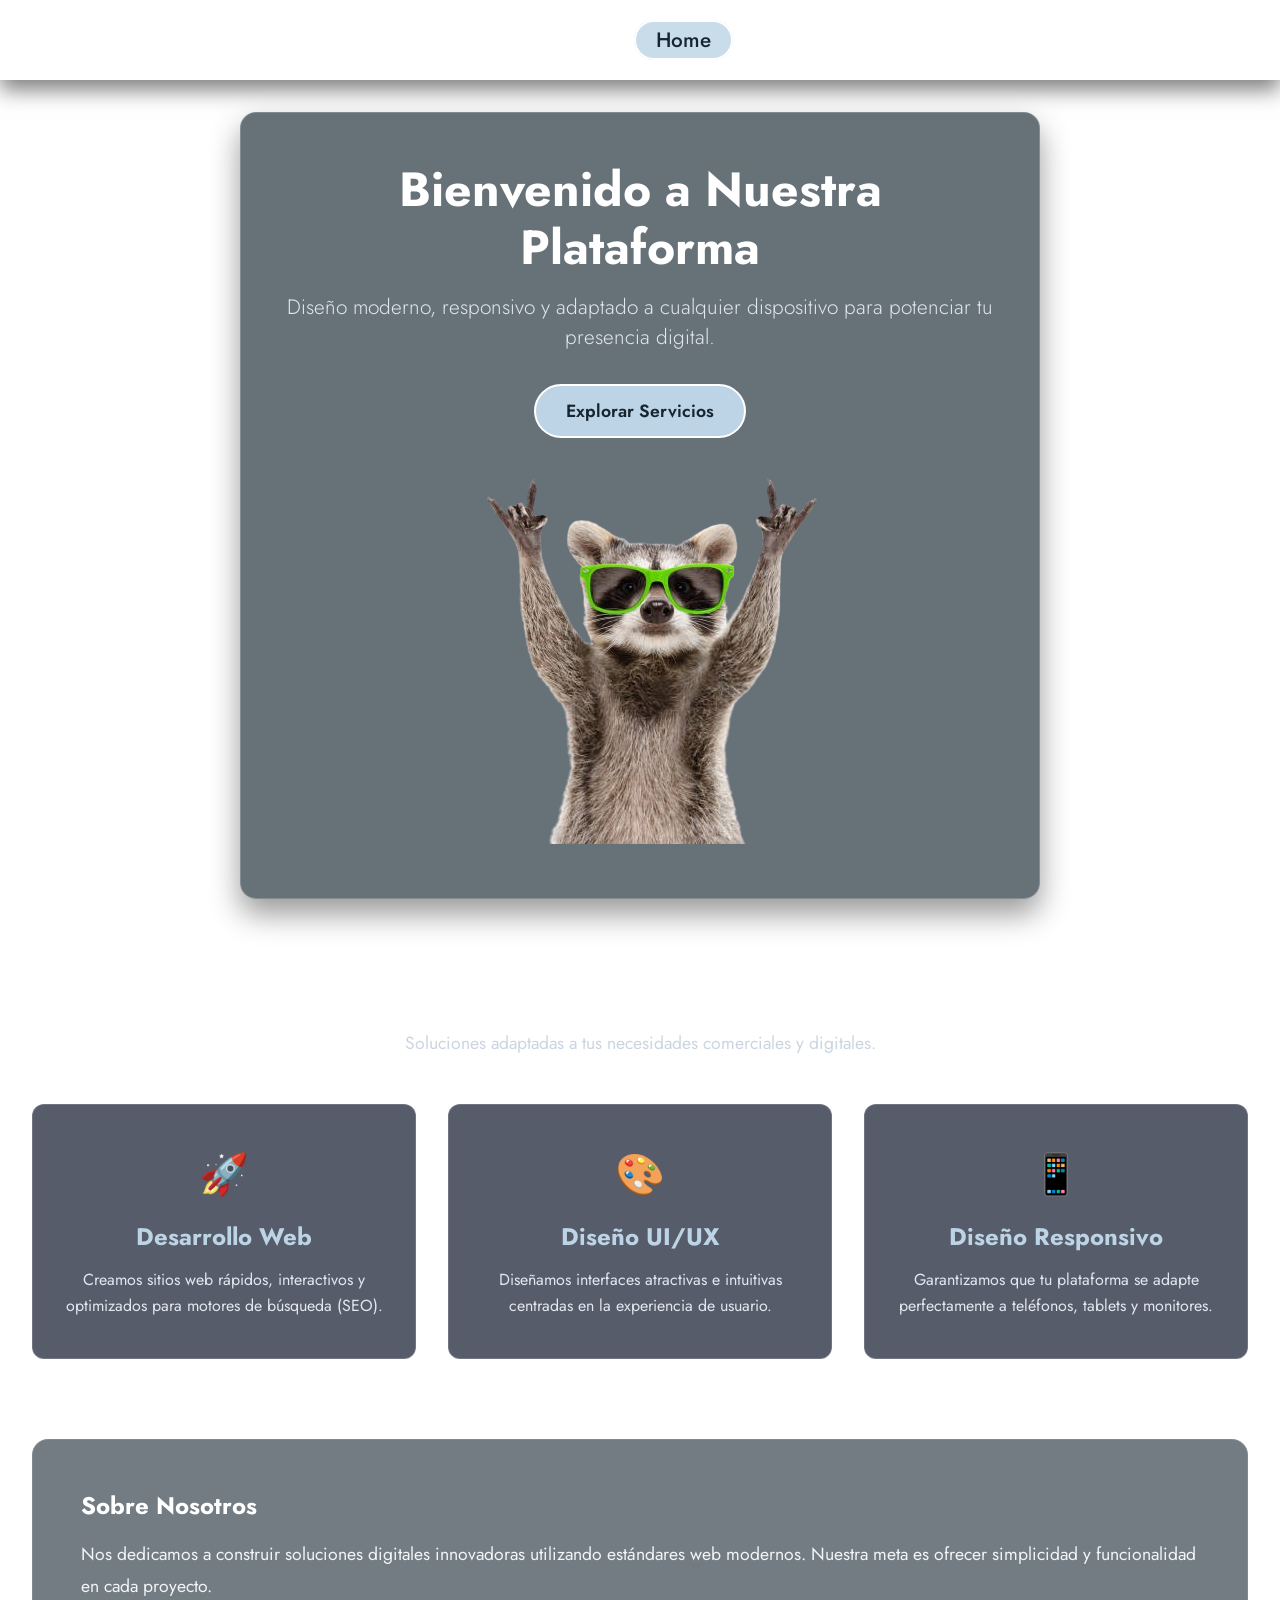
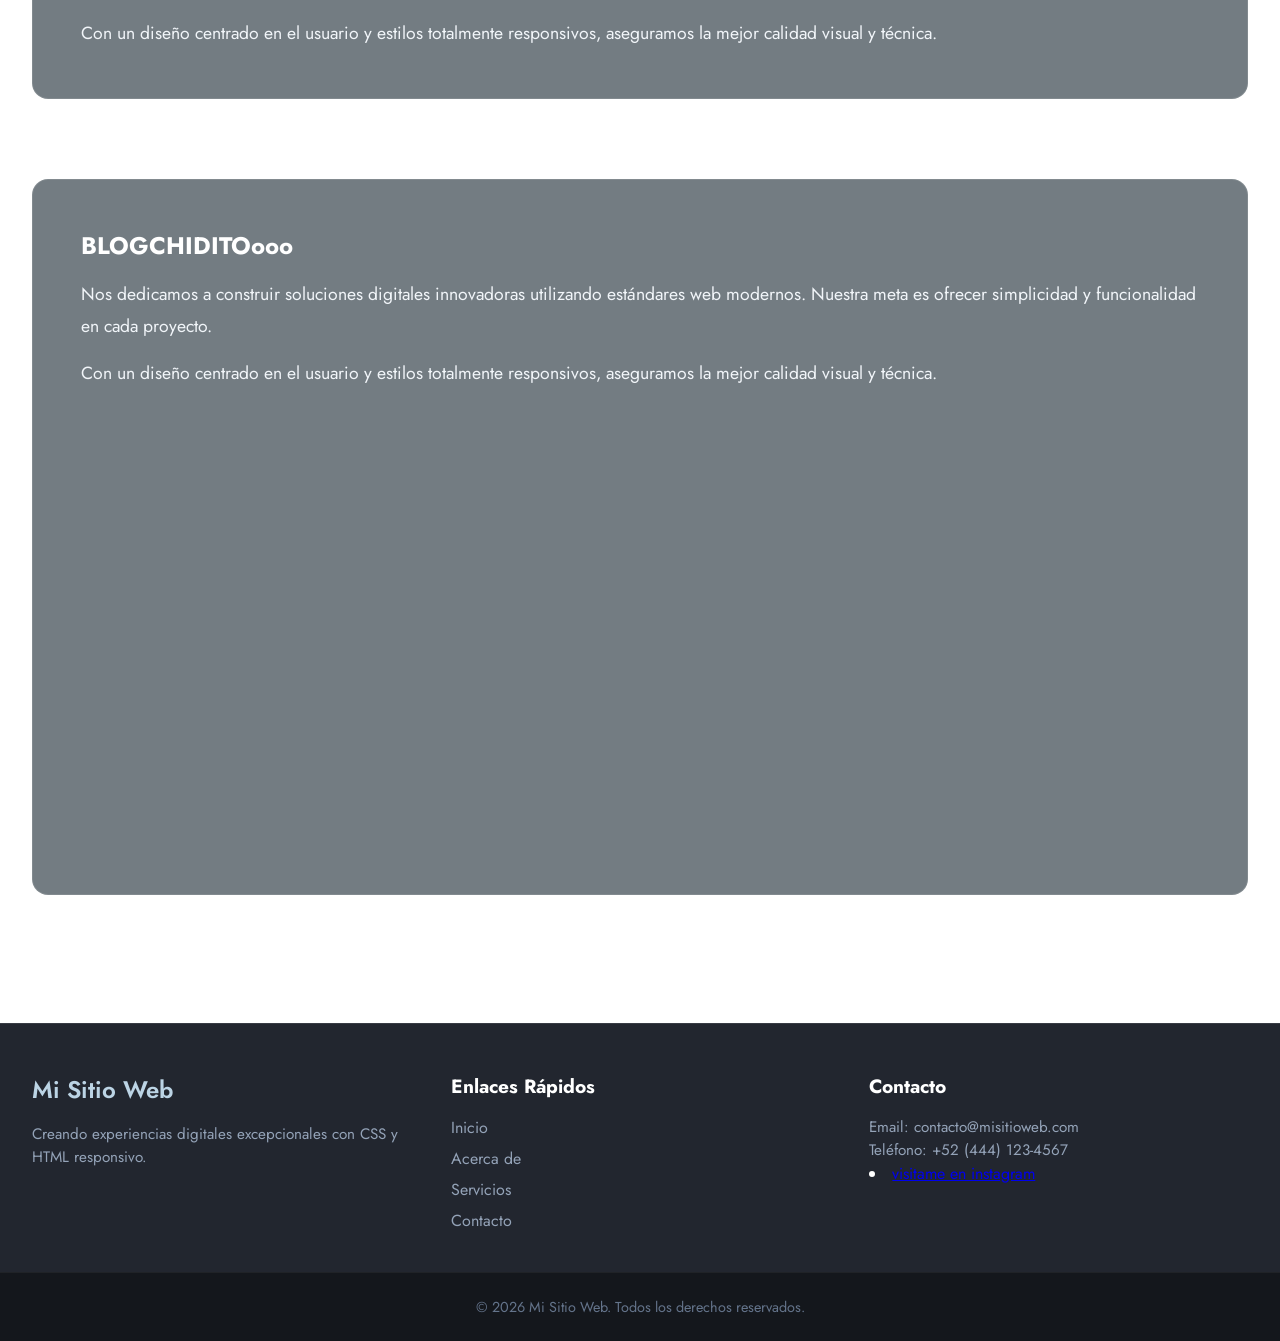
==== index.html @ 7f91294d "nuevos" ====
<!DOCTYPE html>
<html lang="es">
<head>
    <meta charset="UTF-8">
    <meta name="viewport" content="width=device-width, initial-scale=1.0">
    <title>Sitio Web Completo con Navegación Adaptativa</title>

    <!-- Enlace a la hoja de estilos CSS general -->
    <link rel="stylesheet" href="style.css">
</head>
<body>

    <!-- ==========================================
         HEADER / ENCABEZADO
         Contiene la barra de navegación (existente)
         y la sección Hero (banner principal de bienvenida).
         ========================================== -->
    <header class="site-header">
        
        <!-- BARRA DE NAVEGACIÓN (Estructura intacta) -->
        <nav class="navbar">
            <div class="navbar-container">
                <!-- Logotipo del sitio web -->
                <a href="index.html" class="navbar-logo">Mi Sitio Web</a>
                
                <!-- Botón de menú hamburguesa para dispositivos móviles -->
                <button class="navbar-toggle" aria-label="Abrir menú">
                    <span class="bar"></span>
                    <span class="bar"></span>
                    <span class="bar"></span>
                </button>

                <!-- Menú principal con enlaces de navegación -->
                <ul class="navbar-menu">
                    <li> <a href="#" class="active"> Home </a> </li>
                    <li> <a href="#about"> About </a> </li>
                    <li> <a href="#services"> Services </a> </li>
                    <li> <a href="#blog"> Blog </a> </li>
                    <li> <a href="#contact"> Contact </a> </li>
                </ul>
            </div>
        </nav>

        <!-- SECCIÓN HERO
             Presentación visual de impacto justo debajo de la barra de navegación.
             Función: Captar la atención inmediata del visitante y ofrecer una acción directa (CTA). -->
        <div class="hero-container">
            <div class="hero-content">
                <!-- Título principal de la página -->
                <h1 class="hero-title">Bienvenido a Nuestra Plataforma</h1>
                <!-- Breve descripción o subtítulo persuasivo -->
                <p class="hero-subtitle">Diseño moderno, responsivo y adaptado a cualquier dispositivo para potenciar tu presencia digital.</p>
                <!-- Botón de llamada a la acción (Call To Action) -->
                <a href="#services" class="hero-btn">Explorar Servicios</a>
                 <div class="imagen-principal">
                    <img src="mapache.png" alt="">
                </div>
            </div>
        </div>

    </header>


    <!-- ==========================================
         MAIN / CONTENIDO PRINCIPAL
         Contenedor semántico principal del sitio web.
         Aloja el contenido relevante dividido en secciones.
         ========================================== -->
    <main class="main-content">

        <!-- SECCIÓN DE SERVICIOS / CARACTERÍSTICAS
             Función: Presentar los servicios o características clave en formato de cuadrícula (cards). -->
        <section id="services" class="content-section">
            <div class="section-header">
                <h2 class="section-title">Nuestros Servicios</h2>
                <p class="section-description">Soluciones adaptadas a tus necesidades comerciales y digitales.</p>
            </div>

            <!-- Cuadrícula flexible para organizar las tarjetas de información -->
            <div class="cards-grid">
                <!-- Tarjeta 1 -->
                <article class="card">
                    <div class="card-icon">🚀</div>
                    <h3 class="card-title">Desarrollo Web</h3>
                    <p class="card-text">Creamos sitios web rápidos, interactivos y optimizados para motores de búsqueda (SEO).</p>
                </article>

                <!-- Tarjeta 2 -->
                <article class="card">
                    <div class="card-icon">🎨</div>
                    <h3 class="card-title">Diseño UI/UX</h3>
                    <p class="card-text">Diseñamos interfaces atractivas e intuitivas centradas en la experiencia de usuario.</p>
                </article>

                <!-- Tarjeta 3 -->
                <article class="card">
                    <div class="card-icon">📱</div>
                    <h3 class="card-title">Diseño Responsivo</h3>
                    <p class="card-text">Garantizamos que tu plataforma se adapte perfectamente a teléfonos, tablets y monitores.</p>
                </article>
            </div>
        </section>


        <!-- SECCIÓN "ACERCA DE" / INFORMACIÓN
             Función: Ofrecer contexto adicional sobre la empresa o proyecto. -->
        <section id="about" class="content-section about-section">
            <div class="about-container">
                <div class="about-text">
                    <h2 class="section-title">Sobre Nosotros</h2>
                    <p>Nos dedicamos a construir soluciones digitales innovadoras utilizando estándares web modernos. Nuestra meta es ofrecer simplicidad y funcionalidad en cada proyecto.</p>
                    <p>Con un diseño centrado en el usuario y estilos totalmente responsivos, aseguramos la mejor calidad visual y técnica.</p>
                </div>
            
            </div>
        </section>
    <section id="blog" class="content-section about-section">
            <div class="about-container">
                <div class="about-text">
                    <h2 class="section-title">BLOGCHIDITOooo</h2>
                    <p>Nos dedicamos a construir soluciones digitales innovadoras utilizando estándares web modernos. Nuestra meta es ofrecer simplicidad y funcionalidad en cada proyecto.</p>
                    <p>Con un diseño centrado en el usuario y estilos totalmente responsivos, aseguramos la mejor calidad visual y técnica.</p>
                </div>
            </div>
            <div style="text-align: center;">
                
                <iframe src="https://www.google.com/maps/embed?pb=!1m18!1m12!1m3!1d3720.1851349564995!2d-74.00458787937171!3d40.731474990181894!2m3!1f0!2f0!3f0!3m2!1i1024!2i768!4f13.1!3m3!1m2!1s0x89c25993c7689821%3A0x838ae2bf2fceba8e!2sCornelia%20St%2C%20New%20York%2C%20NY%2010014%2C%20EE.%20UU.!5e1!3m2!1ses!2smx!4v1791229579833!5m2!1ses!2smx" width="600" height="450" style="border:0;" allowfullscreen="" loading="lazy" referrerpolicy="strict-origin-when-cross-origin"></iframe>
            </div>
        </section>
    </main>


    <!-- ==========================================
         FOOTER / PIE DE PÁGINA
         Función: Mostrar información de derechos, enlaces útiles y redes sociales.
         ========================================== -->
    <footer id="contact" class="site-footer">
        <div class="footer-container">
            <!-- Columna 1: Información de marca -->
            <div class="footer-col">
                <h4 class="footer-brand">Mi Sitio Web</h4>
                <p class="footer-desc">Creando experiencias digitales excepcionales con CSS y HTML responsivo.</p>
            </div>

            <!-- Columna 2: Enlaces rápidos de navegación -->
            <div class="footer-col">
                <h5 class="footer-heading">Enlaces Rápidos</h5>
                <ul class="footer-links">
                    <li><a href="#">Inicio</a></li>
                    <li><a href="#about">Acerca de</a></li>
                    <li><a href="#services">Servicios</a></li>
                    <li><a href="#contact">Contacto</a></li>
                   
                </ul>
            </div>

            <!-- Columna 3: Información de contacto -->
            <div class="footer-col">
                <h5 class="footer-heading">Contacto</h5>
                <p>Email: contacto@misitioweb.com</p>
                <p>Teléfono: +52 (444) 123-4567</p>
                <li><a href="https://www.instagram.com/taylorswift/?hl=es">visitame en instagram</a></li>

            </div>
        </div>

        <!-- Barra inferior de derechos de autor -->
        <div class="footer-bottom">
            <p>&copy; 2026 Mi Sitio Web. Todos los derechos reservados.</p>
        </div>
    </footer>

    <!-- Script de control del menú móvil -->
    <script src="script.js"></script>
</body>
</html>
---- style.css ----
/* ==========================================================================
IMPORTACIÓN DE FUENTES Y CONFIGURACIÓN GLOBAL
========================================================================== */
@import url('https://fonts.googleapis.com/css2?family=Fira+Sans:wght@300;400;500;600&family=Jost:ital,wght@0,100..900;1,100..900&family=Short+Stack&display=swap');

* {
  margin: 0;
  padding: 0;
  box-sizing: border-box;
}

body {
  font-family: "Jost", serif;
  min-height: 100vh;
  background: url(./fondoo.jpeg) no-repeat center center/cover fixed;
  color: #ffffff;
}

/* ==========================================================================
BARRA DE NAVEGACIÓN
========================================================================== */
.navbar {
  display: flex;
  align-items: center;
  justify-content: center;
  height: 80px;
  width: 100%;
  position: sticky;
  top: 0;
  background: transparent;
  box-shadow: 0 10px 20px rgba(0, 0, 0, 0.5);
  backdrop-filter: blur(10px);
  z-index: 999;
}

.navbar-container {
  display: flex;
  align-items: center;
  justify-content: space-between;
  width: 100%;
  padding: 0 2rem;
  max-width: 1600px;
}

.navbar-logo {
  font-size: 2rem;
  font-weight: 600;
  color: #fff;
  text-decoration: none;
  cursor: pointer;
}

.navbar-container .navbar-menu {
  display: flex;
  text-align: center;
  gap: 1.5rem;
  list-style: none;
}

.navbar-container .navbar-menu li a {
  text-decoration: none;
  color: #fff;
  font-size: 1.3rem;
  font-weight: 500;
  padding: 3px 20px;
  border-radius: 20px;
  border: 2px solid transparent;
  white-space: nowrap;
  transition: all 0.3s ease;
}

.navbar-container .navbar-menu li a:hover,
.navbar-container .navbar-menu li a.active {
  color: #162530;
  background: rgba(188, 212, 229, 0.8);
  border: 2px solid #fff;
}

.navbar-toggle {
  display: none;
  background: transparent;
  padding: 10px;
  border: none;
  cursor: pointer;
}

.bar {
  display: block;
  width: 25px;
  height: 3px;
  margin: 5px auto;
  background: #fff;
  transition: all 0.3s ease-in-out;
}

/* ==========================================================================
SECCIÓN HEADER / HERO
========================================================================== */
.hero-container {
  display: flex;
  align-items: center;
  justify-content: center;
  min-height: calc(100vh - 80px);
  padding: 2rem;
  text-align: center;
}

.hero-content {
  max-width: 800px;
  padding: 3rem 2rem;
  background: rgba(22, 37, 48, 0.65);
  backdrop-filter: blur(8px);
  border-radius: 16px;
  border: 1px solid rgba(255, 255, 255, 0.2);
  box-shadow: 0 15px 30px rgba(0, 0, 0, 0.4);
}

.hero-title {
  font-size: 3rem;
  font-weight: 700;
  margin-bottom: 1rem;
  line-height: 1.2;
}

.hero-subtitle {
  font-size: 1.3rem;
  font-weight: 300;
  margin-bottom: 2rem;
  color: #e2e8f0;
}

.hero-btn {
  display: inline-block;
  padding: 12px 30px;
  background: #bcd4e5;
  color: #162530;
  font-size: 1.1rem;
  font-weight: 600;
  text-decoration: none;
  border-radius: 30px;
  border: 2px solid #fff;
  transition: all 0.3s ease;
}

.hero-btn:hover {
  background: #fff;
  color: #0f172a;
  transform: translateY(-3px);
  box-shadow: 0 10px 20px rgba(0, 0, 0, 0.3);
}

/* ==========================================================================
SECCIÓN MAIN / CONTENIDO PRINCIPAL
========================================================================== */
.main-content {
  max-width: 1400px;
  margin: 0 auto;
  padding: 4rem 2rem;
  display: flex;
  flex-direction: column;
  gap: 5rem;
}

.content-section {
  width: 100%;
}

.section-header {
  text-align: center;
  margin-bottom: 3rem;
}

.i

.section-title {
  font-size: 2.3rem;
  font-weight: 600;
  margin-bottom: 0.5rem;
  text-shadow: 0 2px 4px rgba(0,0,0,0.5);
}

.section-description {
  font-size: 1.1rem;
  color: #cbd5e1;
}

.cards-grid {
  display: grid;
  grid-template-columns: repeat(auto-fit, minmax(280px, 1fr));
  gap: 2rem;
}

.card {
  background: rgba(15, 23, 42, 0.7);
  backdrop-filter: blur(10px);
  border: 1px solid rgba(255, 255, 255, 0.15);
  padding: 2.5rem 1.5rem;
  border-radius: 12px;
  text-align: center;
  transition: transform 0.3s ease, box-shadow 0.3s ease;
}

.card:hover {
  transform: translateY(-8px);
  box-shadow: 0 12px 25px rgba(0, 0, 0, 0.5);
  border-color: rgba(188, 212, 229, 0.5);
}

.card-icon {
  font-size: 2.5rem;
  margin-bottom: 1rem;
}

.card-title {
  font-size: 1.5rem;
  margin-bottom: 0.8rem;
  color: #bcd4e5;
}

.card-text {
  font-size: 1rem;
  color: #e2e8f0;
  line-height: 1.6;
}

.about-section {
  background: rgba(22, 37, 48, 0.6);
  backdrop-filter: blur(10px);
  padding: 3rem;
  border-radius: 16px;
  border: 1px solid rgba(255, 255, 255, 0.1);
}

.about-text p {
  font-size: 1.1rem;
  line-height: 1.8;
  margin-top: 1rem;
  color: #f1f5f9;
}


/* ==========================================================================
SECCIÓN FOOTER / PIE DE PÁGINA
========================================================================== */
.site-footer {
  background: rgba(10, 15, 25, 0.9);
  backdrop-filter: blur(12px);
  border-top: 1px solid rgba(255, 255, 255, 0.1);
  padding-top: 3rem;
  margin-top: 4rem;
}

.footer-container {
  max-width: 1400px;
  margin: 0 auto;
  padding: 0 2rem 2rem 2rem;
  display: grid;
  grid-template-columns: repeat(auto-fit, minmax(220px, 1fr));
  gap: 2.5rem;
}

.footer-col .footer-brand {
  font-size: 1.5rem;
  font-weight: 600;
  margin-bottom: 1rem;
  color: #bcd4e5;
}

.footer-col .footer-desc,
.footer-col p {
  font-size: 0.95rem;
  color: #94a3b8;
  line-height: 1.5;
}

.footer-heading {
  font-size: 1.2rem;
  margin-bottom: 1rem;
  color: #fff;
}

.footer-links {
  list-style: none;
}

.footer-links li {
  margin-bottom: 0.5rem;
}

.footer-links a {
  color: #94a3b8;
  text-decoration: none;
  transition: color 0.2s ease;
}

.footer-links a:hover {
  color: #bcd4e5;
}

.footer-bottom {
  text-align: center;
  padding: 1.5rem;
  background: rgba(0, 0, 0, 0.4);
  font-size: 0.9rem;
  color: #64748b;
  border-top: 1px solid rgba(255, 255, 255, 0.05);
}

/* ==========================================================================
REGLAS RESPONSIVAS (MEDIA QUERIES)
========================================================================== */
@media (max-width: 880px) {
  .navbar {
    backdrop-filter: none;
  }

  .navbar-container .navbar-menu {
    display: none;
    flex-direction: column;
    align-items: flex-start;
    gap: 1.7rem !important;
    position: absolute;
    height: 100vh;
    width: 250px;
    top: 0;
    right: 0;
    padding: 5rem 1.5rem;
    box-shadow: 0 10px 10px rgba(0, 0, 0, 0.5);
    backdrop-filter: blur(10px);
  }
 

  .navbar-container .navbar-menu.active {
    display: flex;
  }

  .navbar-toggle {
    display: block;
    z-index: 999;
  }
 .imagen-principal{
    max-width: 80%;

  }
  .navbar-toggle.active .bar:nth-child(2) {
    opacity: 0;
  }

  .navbar-toggle.active .bar:nth-child(1) {
    transform: translateY(8px) rotate(45deg);
  }

  .navbar-toggle.active .bar:nth-child(3) {
    transform: translateY(-8px) rotate(-45deg);
  }

  .hero-title {
    font-size: 2.3rem;
  }

  .hero-subtitle {
    font-size: 1.1rem;
  }

  .main-content {
    padding: 3rem 1.5rem;
    gap: 3.5rem;
  }

  .cards-grid {
    grid-template-columns: repeat(2, 1fr);
  }

  .about-section {
    padding: 2rem;
  }
}

@media (max-width: 480px) {
  .navbar-container {
    padding: 0 1rem;
  }

  .navbar-logo {
    font-size: 1.7rem;
  }

  .navbar-container .navbar-menu li a {
    font-size: 1.2rem;
    padding: 3px 15px;
  }

  .hero-container {
    padding: 1rem;
  }

  .hero-content {
    padding: 2rem 1rem;
  }

  .hero-title {
    font-size: 1.8rem;
  }

  .hero-subtitle {
    font-size: 1rem;
  }

  .hero-btn {
    width: 100%;
    text-align: center;
  }

  .cards-grid {
    grid-template-columns: 1fr;
  }

  .section-title {
    font-size: 1.8rem;
  }

  .footer-container {
    grid-template-columns: 1fr;
    gap: 2rem;
    padding: 0 1.5rem 2rem 1.5rem;
  }
}
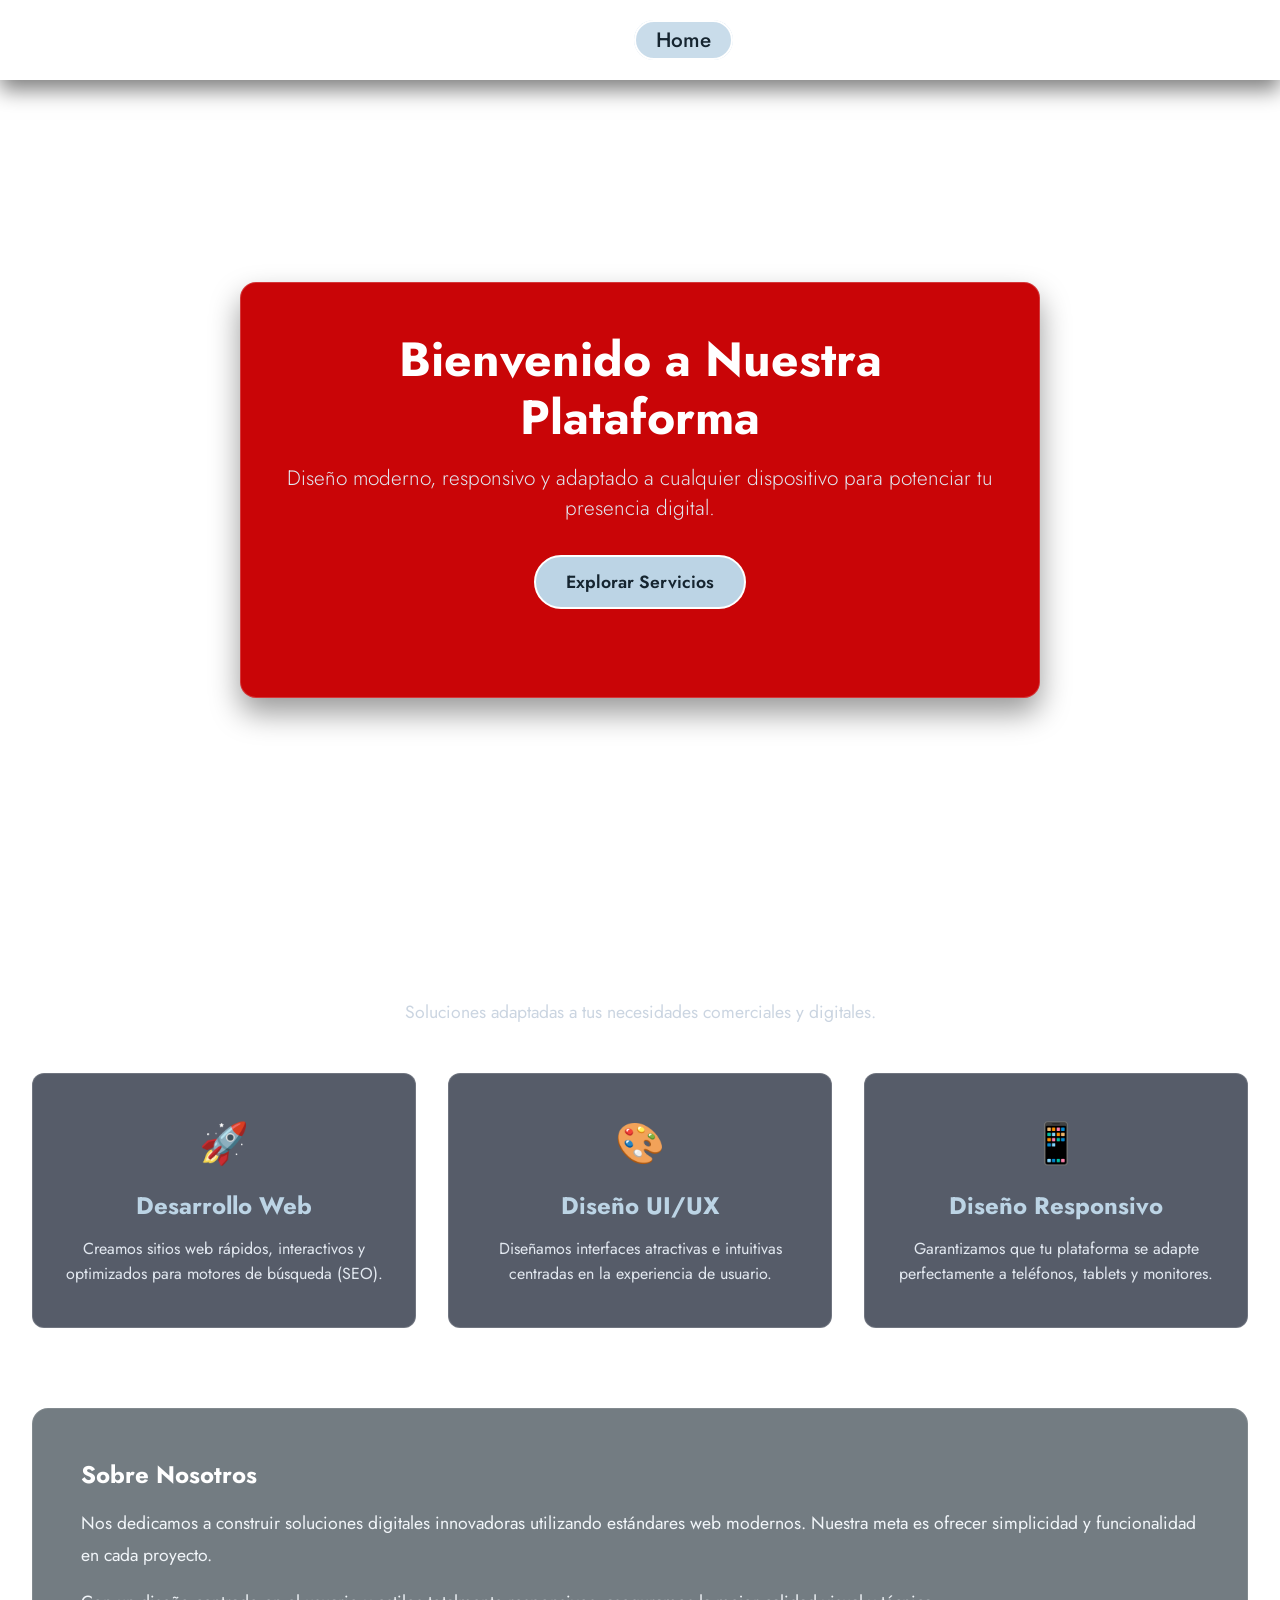
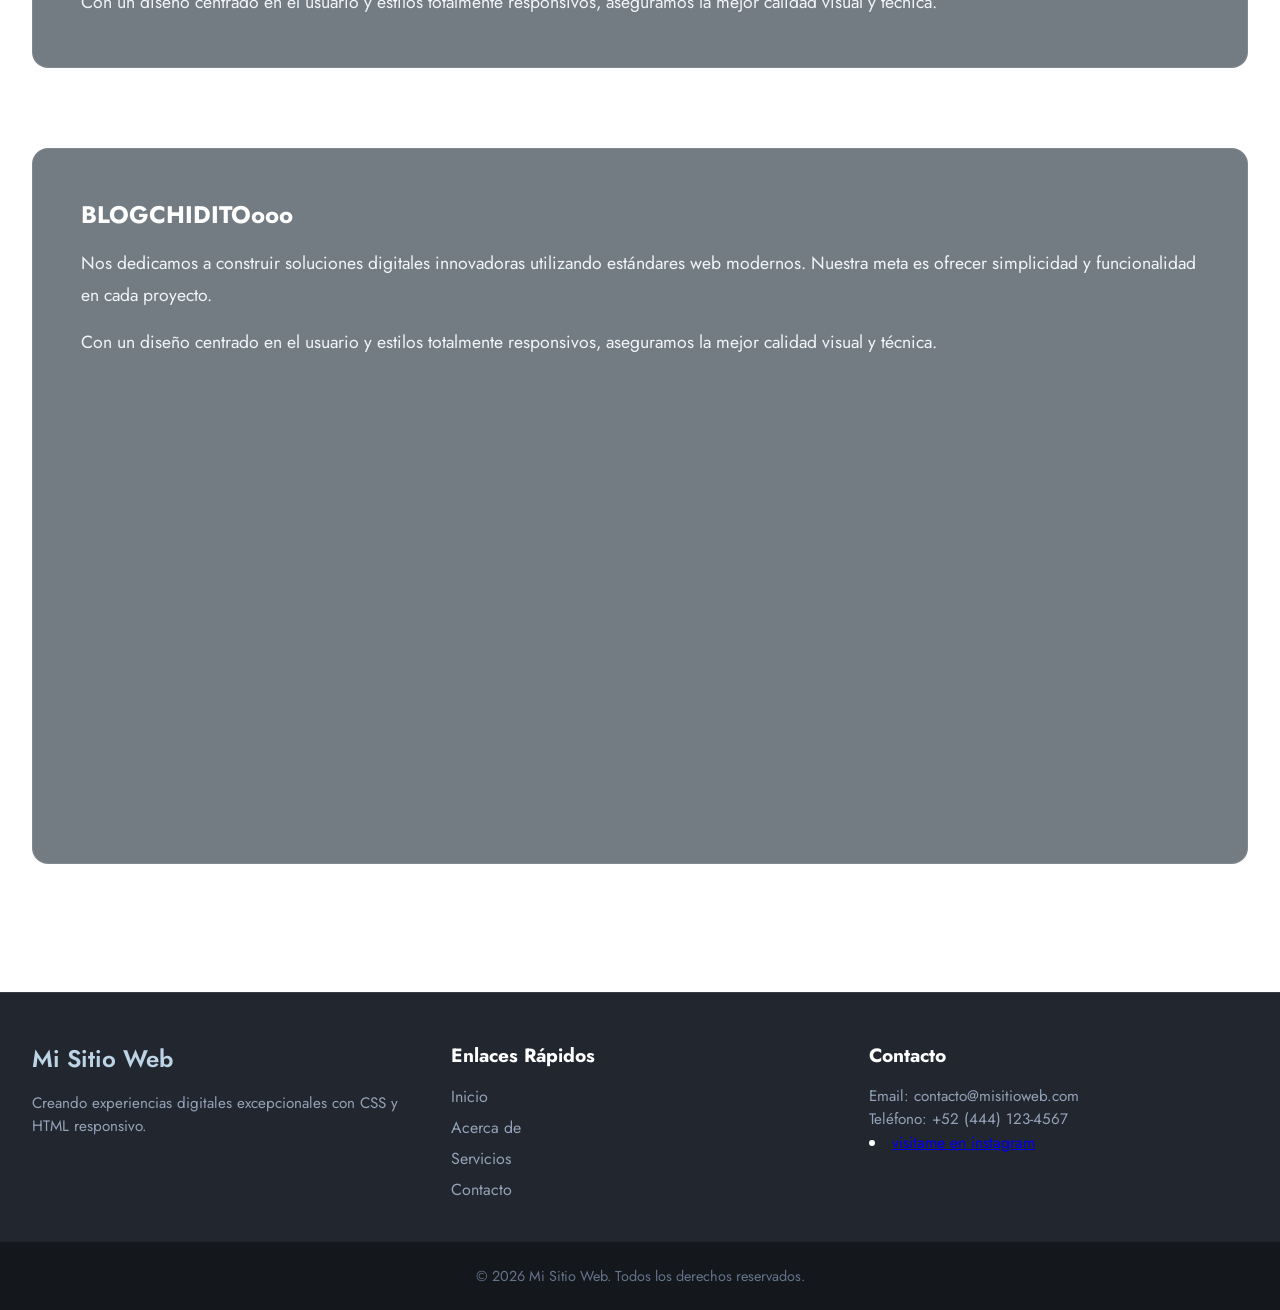
==== commit 1413eca4: "Add files via upload" ====
--- a/index.html
+++ b/index.html
@@ -36,7 +36,7 @@
                     <li> <a href="#about"> About </a> </li>
                     <li> <a href="#services"> Services </a> </li>
                     <li> <a href="#blog"> Blog </a> </li>
-                    <li> <a href="#contact"> Contact </a> </li>
+                    <li> <a href="contacto.html"> Contact </a> </li>
                 </ul>
             </div>
         </nav>
@@ -53,7 +53,7 @@
                 <!-- Botón de llamada a la acción (Call To Action) -->
                 <a href="#services" class="hero-btn">Explorar Servicios</a>
                  <div class="imagen-principal">
-                    <img src="mapache.png" alt="">
+                    <img src="puertas.jpg" alt="">
                 </div>
             </div>
         </div>
--- a/style.css
+++ b/style.css
@@ -108,7 +108,7 @@
 .hero-content {
   max-width: 800px;
   padding: 3rem 2rem;
-  background: rgba(22, 37, 48, 0.65);
+  background: #C90507;
   backdrop-filter: blur(8px);
   border-radius: 16px;
   border: 1px solid rgba(255, 255, 255, 0.2);
@@ -161,6 +161,21 @@
   gap: 5rem;
 }
 
+.imagen-principal {
+    display: flex;
+    justify-content: center; /* Centra horizontalmente */
+    align-items: center;     /* Centra verticalmente */
+    width: 100%;
+    margin: 20px auto;
+}
+
+.imagen-principal img {
+    max-width: 100%;   /* Se adapta al contenedor */
+    width: 600px;      /* Tamaño máximo deseado */
+    height: auto;      /* Mantiene la proporción */
+    display: block;
+    object-fit: contain;
+}
 .content-section {
   width: 100%;
 }
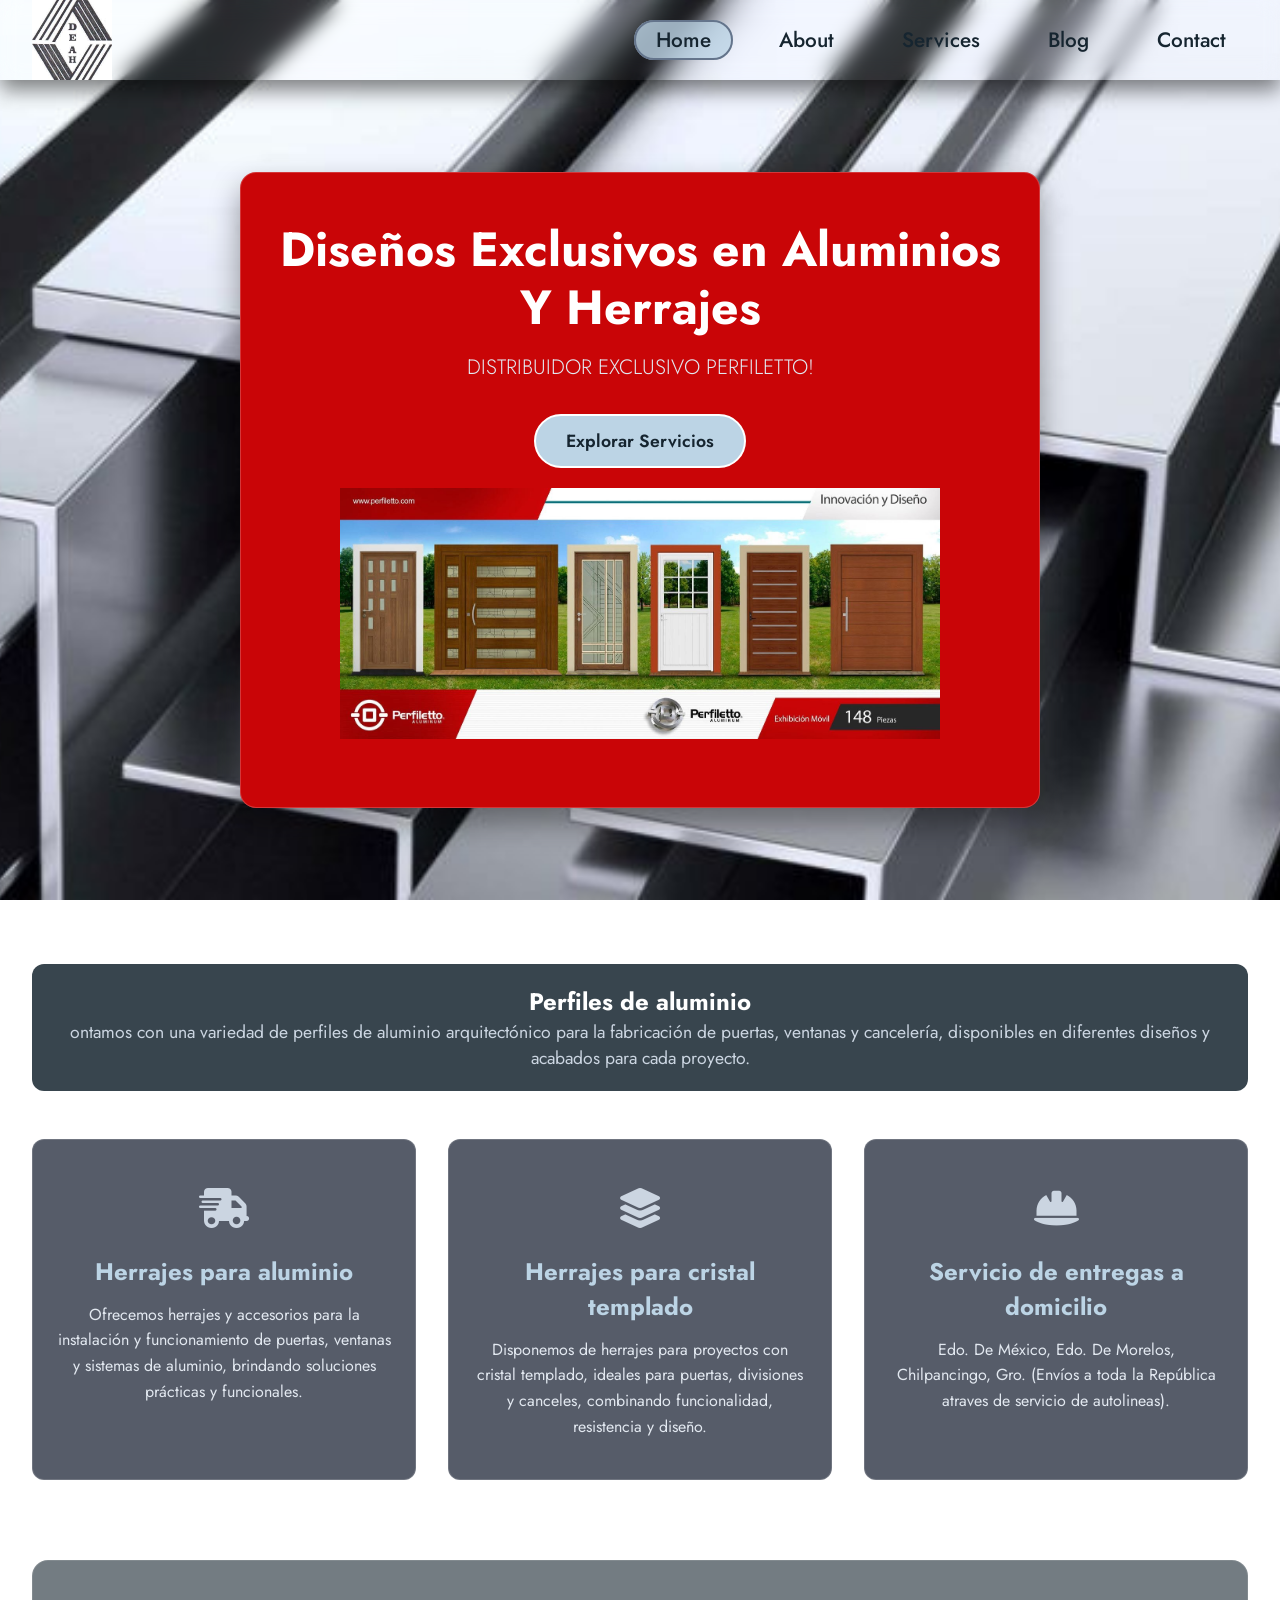
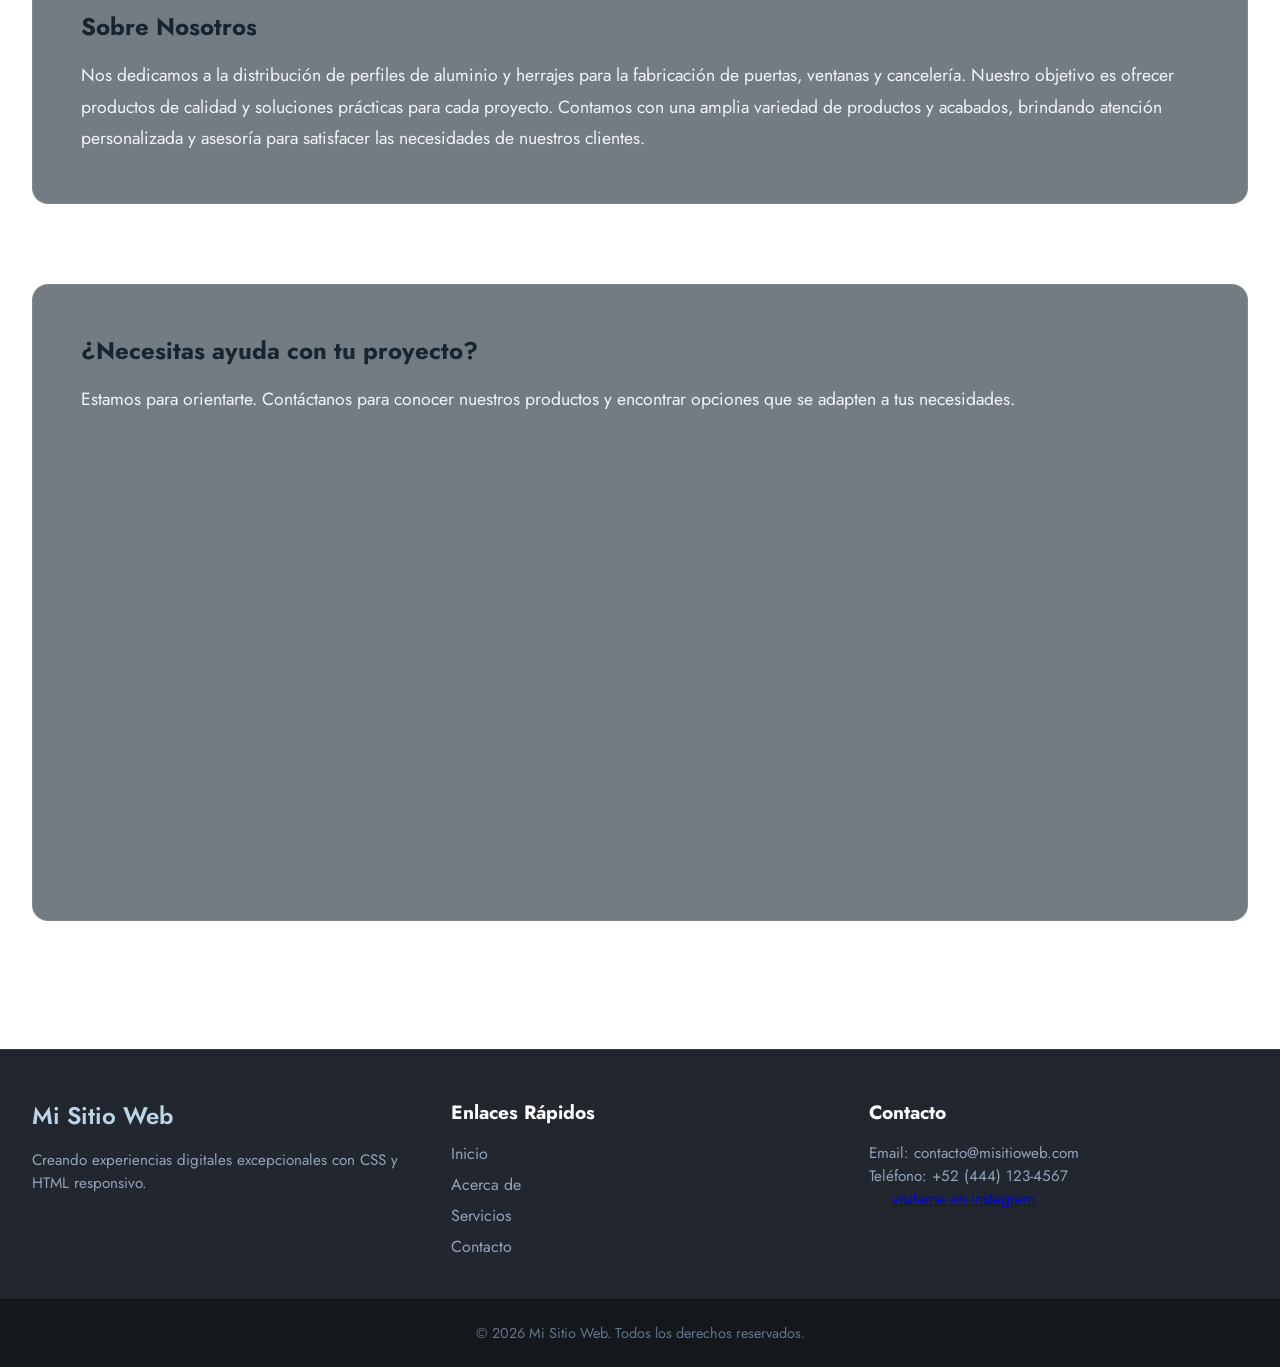
==== commit 7659847a: "actualización" ====
--- a/index.html
+++ b/index.html
@@ -7,6 +7,8 @@
 
     <!-- Enlace a la hoja de estilos CSS general -->
     <link rel="stylesheet" href="style.css">
+  <link rel="stylesheet"
+href="https://cdnjs.cloudflare.com/ajax/libs/font-awesome/6.5.2/css/all.min.css">
 </head>
 <body>
 
@@ -21,7 +23,9 @@
         <nav class="navbar">
             <div class="navbar-container">
                 <!-- Logotipo del sitio web -->
-                <a href="index.html" class="navbar-logo">Mi Sitio Web</a>
+               <a href="index.html" class="navbar-logo">
+    <img src="logo.jpg" alt="Logo de la distribuidora">
+</a>
                 
                 <!-- Botón de menú hamburguesa para dispositivos móviles -->
                 <button class="navbar-toggle" aria-label="Abrir menú">
@@ -47,9 +51,11 @@
         <div class="hero-container">
             <div class="hero-content">
                 <!-- Título principal de la página -->
-                <h1 class="hero-title">Bienvenido a Nuestra Plataforma</h1>
+                <h1 class="hero-title">Diseños Exclusivos en Aluminios Y Herrajes</h1>
                 <!-- Breve descripción o subtítulo persuasivo -->
-                <p class="hero-subtitle">Diseño moderno, responsivo y adaptado a cualquier dispositivo para potenciar tu presencia digital.</p>
+                <p class="hero-subtitle">DISTRIBUIDOR EXCLUSIVO PERFILETTO!
+
+</p>
                 <!-- Botón de llamada a la acción (Call To Action) -->
                 <a href="#services" class="hero-btn">Explorar Servicios</a>
                  <div class="imagen-principal">
@@ -72,31 +78,38 @@
              Función: Presentar los servicios o características clave en formato de cuadrícula (cards). -->
         <section id="services" class="content-section">
             <div class="section-header">
-                <h2 class="section-title">Nuestros Servicios</h2>
-                <p class="section-description">Soluciones adaptadas a tus necesidades comerciales y digitales.</p>
+                <h2 class="section-title">Perfiles de aluminio</h2>
+                <p class="section-description">ontamos con una variedad de perfiles de aluminio arquitectónico para la fabricación de puertas, ventanas y cancelería, disponibles en diferentes diseños y acabados para cada proyecto.</p>
             </div>
 
             <!-- Cuadrícula flexible para organizar las tarjetas de información -->
             <div class="cards-grid">
                 <!-- Tarjeta 1 -->
                 <article class="card">
-                    <div class="card-icon">🚀</div>
-                    <h3 class="card-title">Desarrollo Web</h3>
-                    <p class="card-text">Creamos sitios web rápidos, interactivos y optimizados para motores de búsqueda (SEO).</p>
+                    <div class="card-icon">
+    <i class="fa-solid fa-truck-fast"></i>
+</div>
+                    <h3 class="card-title">Herrajes para aluminio</h3>
+                    <p class="card-text">Ofrecemos herrajes y accesorios para la instalación y funcionamiento de puertas, ventanas y sistemas de aluminio, brindando soluciones prácticas y funcionales.</p>
                 </article>
 
                 <!-- Tarjeta 2 -->
                 <article class="card">
-                    <div class="card-icon">🎨</div>
-                    <h3 class="card-title">Diseño UI/UX</h3>
-                    <p class="card-text">Diseñamos interfaces atractivas e intuitivas centradas en la experiencia de usuario.</p>
+                    <div class="card-icon">
+                        <i class="fa-solid fa-layer-group"></i>
+                    </div>
+                    <h3 class="card-title">Herrajes para cristal templado</h3>
+                    <p class="card-text">Disponemos de herrajes para proyectos con cristal templado, ideales para puertas, divisiones y canceles, combinando funcionalidad, resistencia y diseño.</p>
                 </article>
 
                 <!-- Tarjeta 3 -->
                 <article class="card">
-                    <div class="card-icon">📱</div>
-                    <h3 class="card-title">Diseño Responsivo</h3>
-                    <p class="card-text">Garantizamos que tu plataforma se adapte perfectamente a teléfonos, tablets y monitores.</p>
+                    <div class="card-icon">
+                        <i class="fa-solid fa-helmet-safety"></i>
+                    </div>
+                    <h3 class="card-title">Servicio de entregas a domicilio</h3>
+                    <p class="card-text">Edo. De México, Edo. De Morelos, Chilpancingo, Gro. (Envíos a toda la República atraves 
+de servicio de autolineas).</p>
                 </article>
             </div>
         </section>
@@ -108,8 +121,9 @@
             <div class="about-container">
                 <div class="about-text">
                     <h2 class="section-title">Sobre Nosotros</h2>
-                    <p>Nos dedicamos a construir soluciones digitales innovadoras utilizando estándares web modernos. Nuestra meta es ofrecer simplicidad y funcionalidad en cada proyecto.</p>
-                    <p>Con un diseño centrado en el usuario y estilos totalmente responsivos, aseguramos la mejor calidad visual y técnica.</p>
+                    <p>Nos dedicamos a la distribución de perfiles de aluminio y herrajes para la fabricación de puertas, ventanas y cancelería. Nuestro objetivo es ofrecer productos de calidad y soluciones prácticas para cada proyecto.
+
+Contamos con una amplia variedad de productos y acabados, brindando atención personalizada y asesoría para satisfacer las necesidades de nuestros clientes.</p>
                 </div>
             
             </div>
@@ -117,9 +131,9 @@
     <section id="blog" class="content-section about-section">
             <div class="about-container">
                 <div class="about-text">
-                    <h2 class="section-title">BLOGCHIDITOooo</h2>
-                    <p>Nos dedicamos a construir soluciones digitales innovadoras utilizando estándares web modernos. Nuestra meta es ofrecer simplicidad y funcionalidad en cada proyecto.</p>
-                    <p>Con un diseño centrado en el usuario y estilos totalmente responsivos, aseguramos la mejor calidad visual y técnica.</p>
+                    <h2 class="section-title">¿Necesitas ayuda con tu proyecto?</h2>
+                    
+                    <p>Estamos para orientarte. Contáctanos para conocer nuestros productos y encontrar opciones que se adapten a tus necesidades.</p>
                 </div>
             </div>
             <div style="text-align: center;">
--- a/style.css
+++ b/style.css
@@ -12,8 +12,9 @@
 body {
   font-family: "Jost", serif;
   min-height: 100vh;
-  background: url(./fondoo.jpeg) no-repeat center center/cover fixed;
-  color: #ffffff;
+  background: url(./Home.jpg) no-repeat center center/cover fixed;
+  color: #162530;
+
 }
 
 /* ==========================================================================
@@ -43,11 +44,16 @@
 }
 
 .navbar-logo {
-  font-size: 2rem;
-  font-weight: 600;
-  color: #fff;
+  display: flex;
+  align-items: center;
   text-decoration: none;
   cursor: pointer;
+}
+
+.navbar-logo img {
+  width: 80px;
+  height: auto;
+  display: block;
 }
 
 .navbar-container .navbar-menu {
@@ -59,7 +65,7 @@
 
 .navbar-container .navbar-menu li a {
   text-decoration: none;
-  color: #fff;
+  color: #162530;
   font-size: 1.3rem;
   font-weight: 500;
   padding: 3px 20px;
@@ -73,7 +79,7 @@
 .navbar-container .navbar-menu li a.active {
   color: #162530;
   background: rgba(188, 212, 229, 0.8);
-  border: 2px solid #fff;
+  border: 2px solid #64748b;
 }
 
 .navbar-toggle {
@@ -109,6 +115,7 @@
   max-width: 800px;
   padding: 3rem 2rem;
   background: #C90507;
+   color: #ffffff;
   backdrop-filter: blur(8px);
   border-radius: 16px;
   border: 1px solid rgba(255, 255, 255, 0.2);
@@ -183,6 +190,10 @@
 .section-header {
   text-align: center;
   margin-bottom: 3rem;
+  background: rgba(22, 37, 48, 0.85);
+  padding: 20px;
+  border-radius: 12px;
+  color: #ffffff;
 }
 
 .i
@@ -222,8 +233,9 @@
 }
 
 .card-icon {
-  font-size: 2.5rem;
-  margin-bottom: 1rem;
+    font-size: 40px;
+    color: #cbd5e1;
+    margin-bottom: 1rem;
 }
 
 .card-title {
